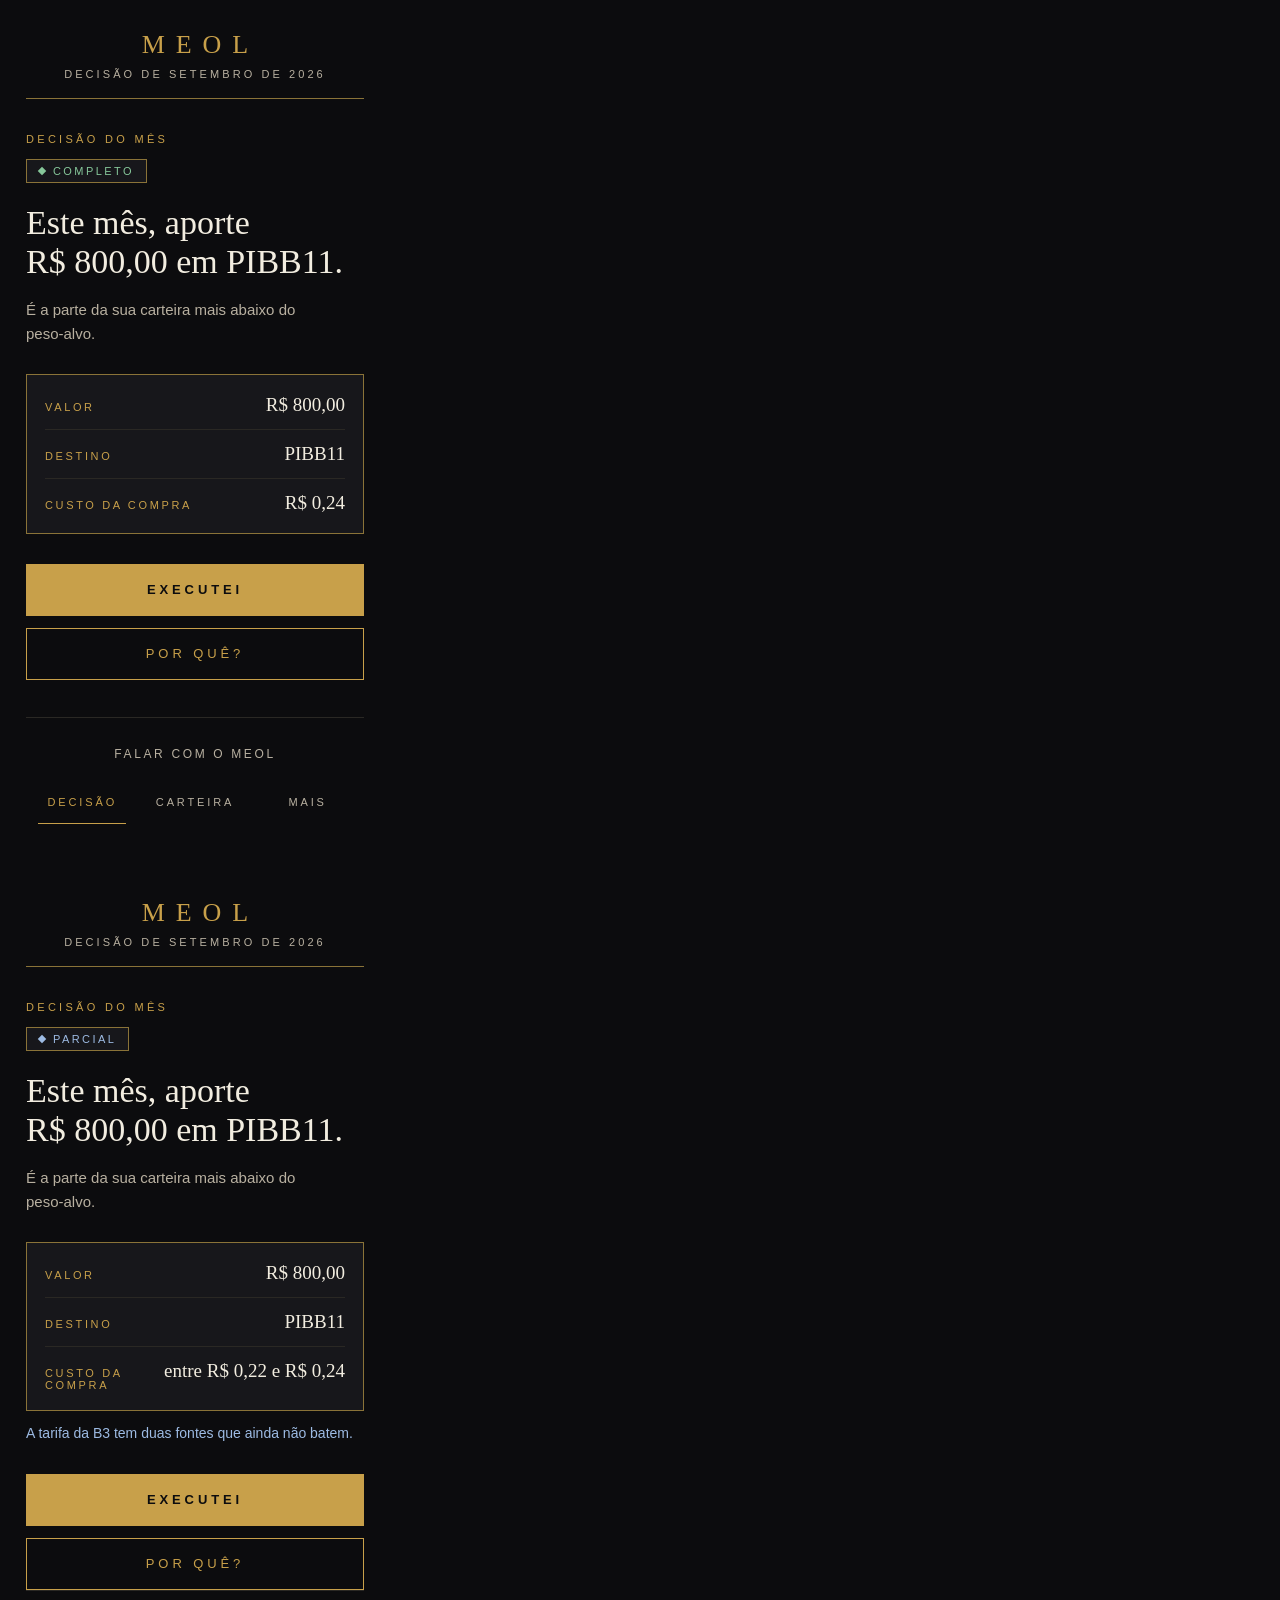
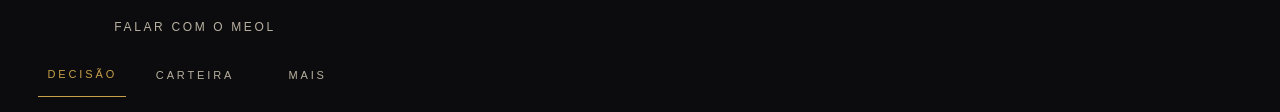
==== docs/marca/direcoes/D.html @ 0d4a7c4f "P-163: estimulos das direcoes E, C e D, com tokens e contraste no CI Resposta 16b dele (27/09): o te" ====
<!doctype html>
<!-- Estimulo do teste de marca, direcao D (Ostentacao, controle da H2). P-163.
     Controle COMPETENTE, no nivel de mercado: uma caricatura tornaria a H2 trivial.
     Cores: docs/marca/tokens/direcoes.yaml, bloco D. Textos e numeros:
     docs/marca/direcoes/conteudo.yaml (gerado pelo motor, cenario sintetico). -->
<html lang="pt-BR" data-direcao="D">
<head>
<meta charset="utf-8">
<meta name="viewport" content="width=390, initial-scale=1">
<title>MEOL</title>
<style>
  :root {
    --fundo: #0C0C0E; --superficie: #17171B; --texto: #F2EDE0; --texto-2: #B8B0A0;
    --ouro: #C8A04A; --sobre-ouro: #0C0C0E; --borda: #8A7338; --divisoria: #2A2824;
    --ok: #86C79A; --parcial: #9DBBE3; --recusa: #E79A93;
    --f-titulo: Didot, 'Bodoni 72', 'Bodoni MT', 'Big Caslon', Georgia, serif;
    --f-corpo: -apple-system, 'Segoe UI', Roboto, 'Helvetica Neue', Arial, sans-serif;
  }
  * { box-sizing: border-box; margin: 0; padding: 0; }
  body { background: var(--fundo); color: var(--texto); font-family: var(--f-corpo); }
  .tela { width: 390px; height: 844px; overflow: hidden; display: flex; flex-direction: column;
          background: var(--fundo); padding: 30px 26px 0; }
  .tela + .tela { margin-top: 24px; }
  .topo { text-align: center; padding-bottom: 18px; border-bottom: 1px solid var(--borda); }
  .marca { display: block; font-family: var(--f-titulo); font-size: 26px; letter-spacing: 0.42em;
           color: var(--ouro); padding-left: 0.42em; }
  .data { display: block; margin-top: 8px; font-size: 11px; letter-spacing: 0.28em;
          text-transform: uppercase; color: var(--texto-2); }
  .conteudo { flex: 1; padding-top: 34px; }
  .rotulo-secao { font-size: 11px; letter-spacing: 0.3em; text-transform: uppercase; color: var(--ouro); }
  .selo { display: inline-flex; align-items: center; gap: 8px; margin-top: 14px; padding: 5px 12px;
          font-size: 11px; letter-spacing: 0.22em; text-transform: uppercase;
          border: 1px solid var(--borda); background: var(--superficie); }
  .selo-marca { width: 6px; height: 6px; transform: rotate(45deg); background: currentColor; }
  .selo[data-status="completo"] { color: var(--ok); }
  .selo[data-status="parcial"] { color: var(--parcial); }
  .decisao { margin-top: 20px; font-family: var(--f-titulo); font-size: 34px; line-height: 1.16;
             font-weight: 400; color: var(--texto); }
  .porque { margin-top: 16px; font-size: 15px; line-height: 1.6; color: var(--texto-2); }
  .detalhe { margin-top: 28px; background: var(--superficie); border: 1px solid var(--borda);
             padding: 6px 18px; }
  .linha { display: flex; justify-content: space-between; align-items: baseline; padding: 13px 0; }
  .linha + .linha { border-top: 1px solid var(--divisoria); }
  dt { font-size: 11px; letter-spacing: 0.24em; text-transform: uppercase; color: var(--ouro); }
  dd { font-family: var(--f-titulo); font-size: 19px; color: var(--texto); text-align: right; }
  .nota { margin-top: 12px; font-size: 14px; line-height: 1.5; color: var(--parcial); }
  .acoes { margin-top: 30px; display: flex; flex-direction: column; gap: 12px; }
  button { font: inherit; background: none; border: none; color: inherit; cursor: pointer; }
  button:focus-visible { outline: 2px solid var(--ouro); outline-offset: 3px; }
  .primario { min-height: 52px; background: var(--ouro); color: var(--sobre-ouro); font-size: 13px;
              font-weight: 700; letter-spacing: 0.3em; text-transform: uppercase; }
  .secundario { min-height: 52px; border: 1px solid var(--ouro); color: var(--ouro); font-size: 13px;
                letter-spacing: 0.3em; text-transform: uppercase; background: var(--fundo); }
  .rodape { padding: 14px 0 20px; border-top: 1px solid var(--divisoria); }
  .contato { width: 100%; min-height: 44px; font-size: 12px; letter-spacing: 0.22em;
             text-transform: uppercase; color: var(--texto-2); }
  .abas { display: flex; justify-content: space-around; margin-top: 4px; }
  .aba { min-height: 44px; min-width: 88px; font-size: 11px; letter-spacing: 0.26em;
         text-transform: uppercase; color: var(--texto-2); }
  .aba[aria-current="page"] { color: var(--ouro); border-bottom: 1px solid var(--ouro); }
  .sem-quebra, dd.numero { white-space: nowrap; }
  dt { flex: 1; padding-right: 12px; }
  /* Revisao: arquivo.html#tela-parcial mostra so o estado PARCIAL (sem script). */
  body:has(#tela-parcial:target) #tela-normal { display: none; }
  body:has(#tela-parcial:target) .tela + .tela { margin-top: 0; }
</style>
</head>
<body>
<section class="tela" id="tela-normal" data-estado="normal" aria-label="Decisão do mês, estado normal">
  <header class="topo">
    <span class="marca">MEOL</span>
    <span class="data">Decisão de setembro de 2026</span>
  </header>
  <main class="conteudo">
    <p class="rotulo-secao">Decisão do mês</p>
    <p class="selo" data-status="completo"><span class="selo-marca" aria-hidden="true"></span>Completo</p>
    <h1 class="decisao" data-camada="1">Este mês, aporte R$&nbsp;800,00 em PIBB11.</h1>
    <p class="porque" data-camada="2">É a parte da sua carteira mais abaixo do <span class="sem-quebra">peso-alvo</span>.</p>
    <dl class="detalhe">
      <div class="linha"><dt>Valor</dt><dd class="numero">R$&nbsp;800,00</dd></div>
      <div class="linha"><dt>Destino</dt><dd>PIBB11</dd></div>
      <div class="linha"><dt>Custo da compra</dt><dd class="numero">R$&nbsp;0,24</dd></div>
    </dl>
    <div class="acoes">
      <button type="button" class="primario">Executei</button>
      <button type="button" class="secundario">Por quê?</button>
    </div>
  </main>
  <footer class="rodape">
    <button type="button" class="contato">Falar com o MEOL</button>
    <nav class="abas" aria-label="Destinos">
      <button type="button" class="aba" aria-current="page">Decisão</button>
      <button type="button" class="aba">Carteira</button>
      <button type="button" class="aba">Mais</button>
    </nav>
  </footer>
</section>
<section class="tela" id="tela-parcial" data-estado="parcial" aria-label="Decisão do mês, estado parcial">
  <header class="topo">
    <span class="marca">MEOL</span>
    <span class="data">Decisão de setembro de 2026</span>
  </header>
  <main class="conteudo">
    <p class="rotulo-secao">Decisão do mês</p>
    <p class="selo" data-status="parcial"><span class="selo-marca" aria-hidden="true"></span>Parcial</p>
    <h1 class="decisao" data-camada="1">Este mês, aporte R$&nbsp;800,00 em PIBB11.</h1>
    <p class="porque" data-camada="2">É a parte da sua carteira mais abaixo do <span class="sem-quebra">peso-alvo</span>.</p>
    <dl class="detalhe">
      <div class="linha"><dt>Valor</dt><dd class="numero">R$&nbsp;800,00</dd></div>
      <div class="linha"><dt>Destino</dt><dd>PIBB11</dd></div>
      <div class="linha"><dt>Custo da compra</dt><dd class="numero">entre R$&nbsp;0,22 e R$&nbsp;0,24</dd></div>
    </dl>
    <p class="nota" data-status="parcial">A tarifa da B3 tem duas fontes que ainda não batem.</p>
    <div class="acoes">
      <button type="button" class="primario">Executei</button>
      <button type="button" class="secundario">Por quê?</button>
    </div>
  </main>
  <footer class="rodape">
    <button type="button" class="contato">Falar com o MEOL</button>
    <nav class="abas" aria-label="Destinos">
      <button type="button" class="aba" aria-current="page">Decisão</button>
      <button type="button" class="aba">Carteira</button>
      <button type="button" class="aba">Mais</button>
    </nav>
  </footer>
</section>
</body>
</html>
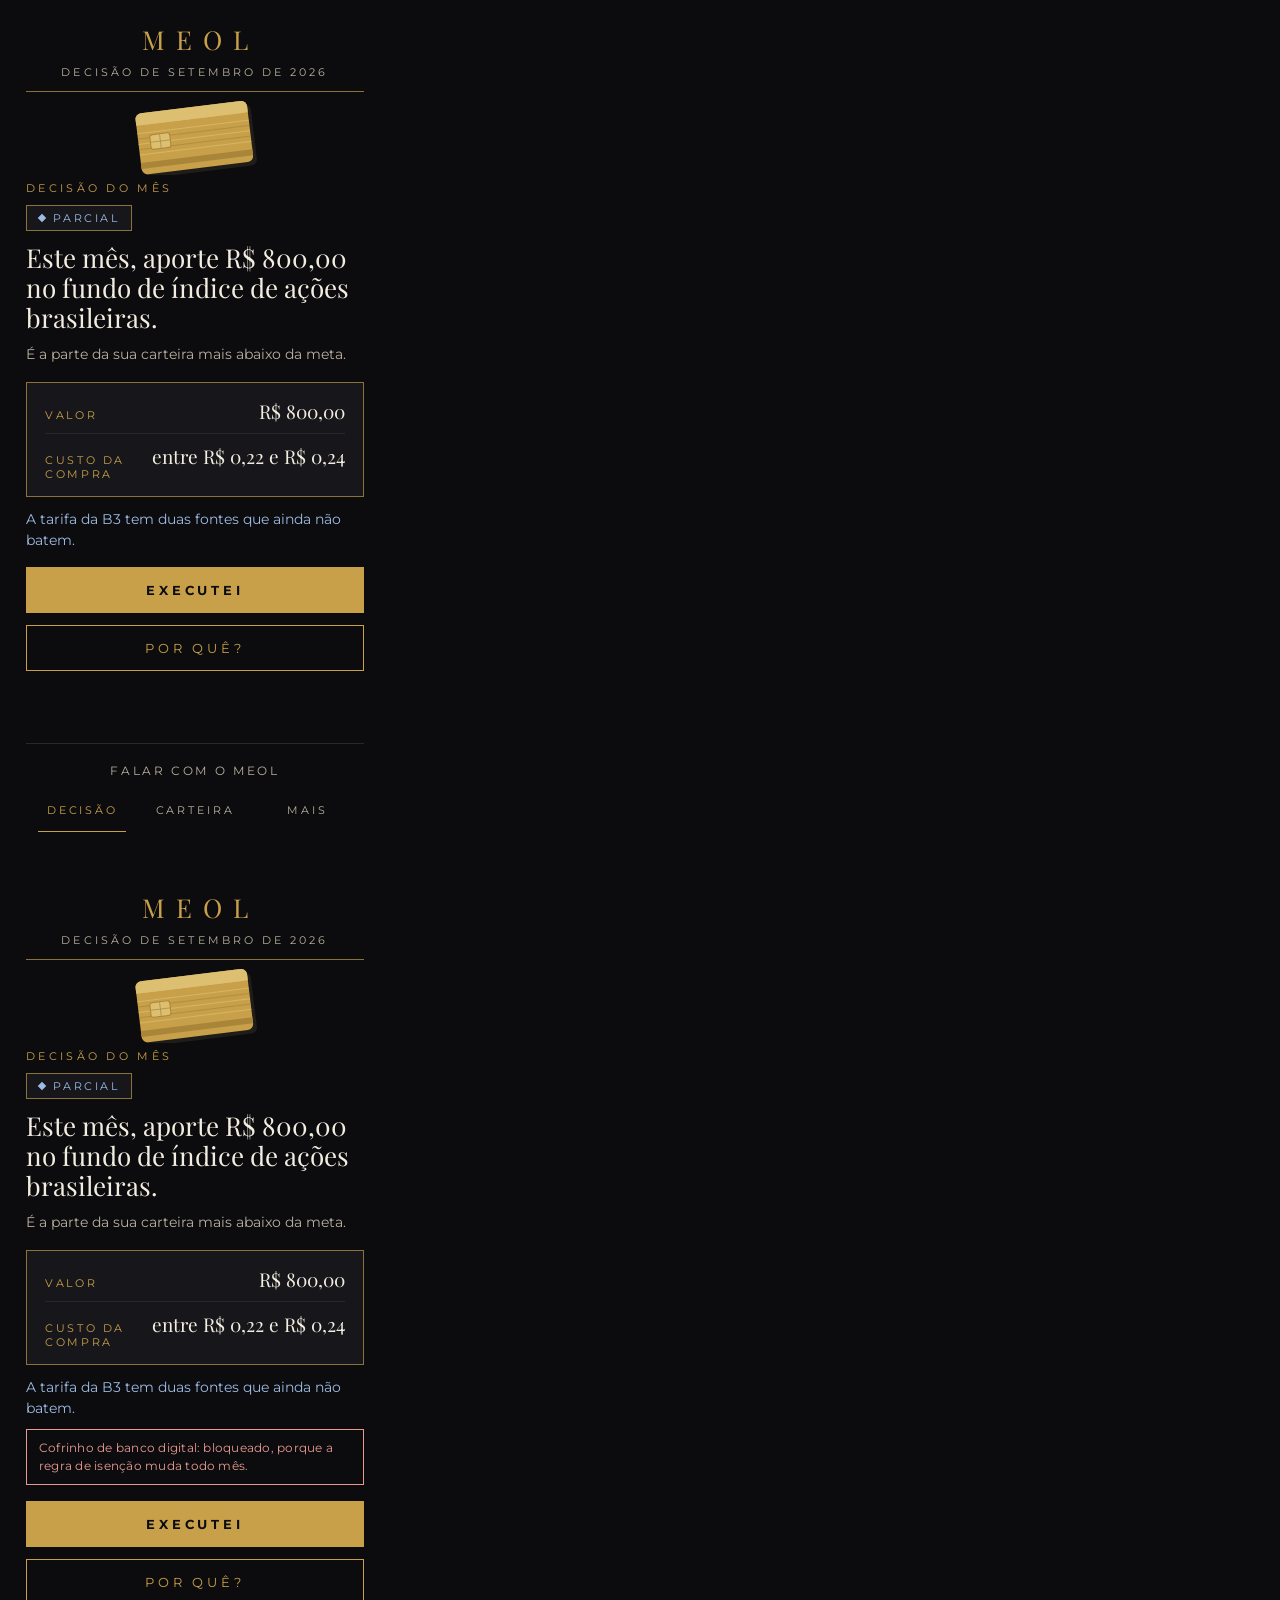
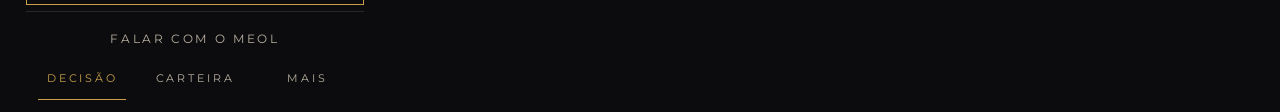
==== commit 2625cc7b: "S4: estimulos da P-163 com as respostas de 27/09 (g-B a p-A) Respostas dele de 27/09 gravadas na fil" ====
--- a/docs/marca/direcoes/D.html
+++ b/docs/marca/direcoes/D.html
@@ -1,113 +1,112 @@
 <!doctype html>
-<!-- Estimulo do teste de marca, direcao D (Ostentacao, controle da H2). P-163.
-     Controle COMPETENTE, no nivel de mercado: uma caricatura tornaria a H2 trivial.
-     Cores: docs/marca/tokens/direcoes.yaml, bloco D. Textos e numeros:
-     docs/marca/direcoes/conteudo.yaml (gerado pelo motor, cenario sintetico). -->
+<!-- Estimulo do teste de marca, direcao D (Ostentacao, controle da H2). P-163, S4.
+     Cores: docs/marca/tokens/direcoes.yaml, bloco D. Fontes OFL: docs/marca/tipografia/.
+     Textos e numeros: docs/marca/direcoes/conteudo.yaml (gerado pelo motor, cenario sintetico).
+     Versoes: base e com rota bloqueada (j-A); diferem so no elemento data-diferenca. -->
 <html lang="pt-BR" data-direcao="D">
 <head>
 <meta charset="utf-8">
 <meta name="viewport" content="width=390, initial-scale=1">
 <title>MEOL</title>
 <style>
+  @font-face { font-family: 'Playfair Display'; src: url('../tipografia/playfair-display/playfair-display-latin-400-normal.woff2') format('woff2'); font-weight: 400; font-style: normal; font-display: block; }
+  @font-face { font-family: 'Montserrat'; src: url('../tipografia/montserrat/montserrat-latin-400-normal.woff2') format('woff2'); font-weight: 400; font-style: normal; font-display: block; }
+  @font-face { font-family: 'Montserrat'; src: url('../tipografia/montserrat/montserrat-latin-700-normal.woff2') format('woff2'); font-weight: 700; font-style: normal; font-display: block; }
   :root {
     --fundo: #0C0C0E; --superficie: #17171B; --texto: #F2EDE0; --texto-2: #B8B0A0;
     --ouro: #C8A04A; --sobre-ouro: #0C0C0E; --borda: #8A7338; --divisoria: #2A2824;
     --ok: #86C79A; --parcial: #9DBBE3; --recusa: #E79A93;
-    --f-titulo: Didot, 'Bodoni 72', 'Bodoni MT', 'Big Caslon', Georgia, serif;
-    --f-corpo: -apple-system, 'Segoe UI', Roboto, 'Helvetica Neue', Arial, sans-serif;
+    --f-titulo: 'Playfair Display', serif;
+    --f-corpo: 'Montserrat', sans-serif;
   }
   * { box-sizing: border-box; margin: 0; padding: 0; }
   body { background: var(--fundo); color: var(--texto); font-family: var(--f-corpo); }
   .tela { width: 390px; height: 844px; overflow: hidden; display: flex; flex-direction: column;
-          background: var(--fundo); padding: 30px 26px 0; }
+          background: var(--fundo); padding: 22px 26px 0; }
   .tela + .tela { margin-top: 24px; }
-  .topo { text-align: center; padding-bottom: 18px; border-bottom: 1px solid var(--borda); }
+  .topo { text-align: center; padding-bottom: 12px; border-bottom: 1px solid var(--borda); }
   .marca { display: block; font-family: var(--f-titulo); font-size: 26px; letter-spacing: 0.42em;
            color: var(--ouro); padding-left: 0.42em; }
   .data { display: block; margin-top: 8px; font-size: 11px; letter-spacing: 0.28em;
           text-transform: uppercase; color: var(--texto-2); }
-  .conteudo { flex: 1; padding-top: 34px; }
+  .ilustracao { display: flex; justify-content: center; padding-top: 8px; }
+  .ilustracao svg { display: block; }
+  .conteudo { flex: 1; padding-top: 6px; }
   .rotulo-secao { font-size: 11px; letter-spacing: 0.3em; text-transform: uppercase; color: var(--ouro); }
-  .selo { display: inline-flex; align-items: center; gap: 8px; margin-top: 14px; padding: 5px 12px;
+  .selo { display: inline-flex; align-items: center; gap: 8px; margin-top: 10px; padding: 5px 12px;
           font-size: 11px; letter-spacing: 0.22em; text-transform: uppercase;
           border: 1px solid var(--borda); background: var(--superficie); }
   .selo-marca { width: 6px; height: 6px; transform: rotate(45deg); background: currentColor; }
   .selo[data-status="completo"] { color: var(--ok); }
   .selo[data-status="parcial"] { color: var(--parcial); }
-  .decisao { margin-top: 20px; font-family: var(--f-titulo); font-size: 34px; line-height: 1.16;
+  .decisao { margin-top: 12px; font-family: var(--f-titulo); font-size: 26px; line-height: 1.16;
              font-weight: 400; color: var(--texto); }
-  .porque { margin-top: 16px; font-size: 15px; line-height: 1.6; color: var(--texto-2); }
-  .detalhe { margin-top: 28px; background: var(--superficie); border: 1px solid var(--borda);
+  .porque { margin-top: 10px; font-size: 14px; line-height: 1.6; color: var(--texto-2); }
+  .detalhe { margin-top: 16px; background: var(--superficie); border: 1px solid var(--borda);
              padding: 6px 18px; }
-  .linha { display: flex; justify-content: space-between; align-items: baseline; padding: 13px 0; }
+  .linha { display: flex; justify-content: space-between; align-items: baseline; padding: 9px 0; }
   .linha + .linha { border-top: 1px solid var(--divisoria); }
   dt { font-size: 11px; letter-spacing: 0.24em; text-transform: uppercase; color: var(--ouro); }
   dd { font-family: var(--f-titulo); font-size: 19px; color: var(--texto); text-align: right; }
+  .bloqueada { margin-top: 10px; padding: 9px 12px; font-size: 12px; line-height: 1.5;
+               letter-spacing: 0.02em; color: var(--recusa); border: 1px solid var(--recusa); }
+  .texto-dd { max-width: 58%; font-size: 16px; line-height: 1.3; }
   .nota { margin-top: 12px; font-size: 14px; line-height: 1.5; color: var(--parcial); }
-  .acoes { margin-top: 30px; display: flex; flex-direction: column; gap: 12px; }
+  .acoes { margin-top: 16px; display: flex; flex-direction: column; gap: 12px; }
   button { font: inherit; background: none; border: none; color: inherit; cursor: pointer; }
   button:focus-visible { outline: 2px solid var(--ouro); outline-offset: 3px; }
-  .primario { min-height: 52px; background: var(--ouro); color: var(--sobre-ouro); font-size: 13px;
+  .primario { min-height: 46px; background: var(--ouro); color: var(--sobre-ouro); font-size: 13px;
               font-weight: 700; letter-spacing: 0.3em; text-transform: uppercase; }
-  .secundario { min-height: 52px; border: 1px solid var(--ouro); color: var(--ouro); font-size: 13px;
+  .secundario { min-height: 46px; border: 1px solid var(--ouro); color: var(--ouro); font-size: 13px;
                 letter-spacing: 0.3em; text-transform: uppercase; background: var(--fundo); }
-  .rodape { padding: 14px 0 20px; border-top: 1px solid var(--divisoria); }
-  .contato { width: 100%; min-height: 44px; font-size: 12px; letter-spacing: 0.22em;
+  .rodape { padding: 8px 0 12px; border-top: 1px solid var(--divisoria); }
+  .contato { width: 100%; min-height: 36px; font-size: 12px; letter-spacing: 0.22em;
              text-transform: uppercase; color: var(--texto-2); }
-  .abas { display: flex; justify-content: space-around; margin-top: 4px; }
+  .abas { display: flex; justify-content: space-around; margin-top: 0; }
   .aba { min-height: 44px; min-width: 88px; font-size: 11px; letter-spacing: 0.26em;
          text-transform: uppercase; color: var(--texto-2); }
   .aba[aria-current="page"] { color: var(--ouro); border-bottom: 1px solid var(--ouro); }
   .sem-quebra, dd.numero { white-space: nowrap; }
   dt { flex: 1; padding-right: 12px; }
-  /* Revisao: arquivo.html#tela-parcial mostra so o estado PARCIAL (sem script). */
-  body:has(#tela-parcial:target) #tela-normal { display: none; }
-  body:has(#tela-parcial:target) .tela + .tela { margin-top: 0; }
+  /* Revisao: arquivo.html#tela-rota mostra so a versao com rota bloqueada (sem script). */
+  body:has(#tela-rota:target) #tela-base { display: none; }
+  body:has(#tela-rota:target) .tela + .tela { margin-top: 0; }
 </style>
 </head>
 <body>
-<section class="tela" id="tela-normal" data-estado="normal" aria-label="Decisão do mês, estado normal">
+<section class="tela" id="tela-base" data-versao="base" aria-label="Decisão do mês, versão base">
   <header class="topo">
     <span class="marca">MEOL</span>
     <span class="data">Decisão de setembro de 2026</span>
   </header>
-  <main class="conteudo">
-    <p class="rotulo-secao">Decisão do mês</p>
-    <p class="selo" data-status="completo"><span class="selo-marca" aria-hidden="true"></span>Completo</p>
-    <h1 class="decisao" data-camada="1">Este mês, aporte R$&nbsp;800,00 em PIBB11.</h1>
-    <p class="porque" data-camada="2">É a parte da sua carteira mais abaixo do <span class="sem-quebra">peso-alvo</span>.</p>
-    <dl class="detalhe">
-      <div class="linha"><dt>Valor</dt><dd class="numero">R$&nbsp;800,00</dd></div>
-      <div class="linha"><dt>Destino</dt><dd>PIBB11</dd></div>
-      <div class="linha"><dt>Custo da compra</dt><dd class="numero">R$&nbsp;0,24</dd></div>
-    </dl>
-    <div class="acoes">
-      <button type="button" class="primario">Executei</button>
-      <button type="button" class="secundario">Por quê?</button>
+    <div class="ilustracao" data-provisorio="P-168">
+      <!-- PROVISORIA (k-A, P-168): cartao metalico generico desenhado em codigo, sem marca,
+           sem texto e sem imitar cartao real. Cores: tokens, bloco D. -->
+      <svg width="226" height="75" viewBox="0 0 338 112" aria-hidden="true" focusable="false">
+        <g transform="rotate(-7 169 56)">
+          <rect x="89" y="16" width="168" height="92" rx="9" fill="#1F1D19"/>
+          <rect x="84" y="10" width="168" height="92" rx="9" fill="#C8A04A"/>
+          <rect x="84" y="10" width="168" height="18" rx="9" fill="#DDBF72"/>
+          <rect x="84" y="20" width="168" height="8" fill="#DDBF72"/>
+          <line x1="84" y1="40" x2="252" y2="40" stroke="#DDBF72" stroke-width="1"/>
+          <line x1="84" y1="48" x2="252" y2="48" stroke="#A9853A" stroke-width="1"/>
+          <line x1="84" y1="56" x2="252" y2="56" stroke="#DDBF72" stroke-width="1"/>
+          <line x1="84" y1="64" x2="252" y2="64" stroke="#A9853A" stroke-width="1"/>
+          <line x1="84" y1="72" x2="252" y2="72" stroke="#DDBF72" stroke-width="1"/>
+          <rect x="102" y="44" width="30" height="22" rx="4" fill="#DDBF72" stroke="#A9853A" stroke-width="1.5"/>
+          <line x1="117" y1="44" x2="117" y2="66" stroke="#A9853A" stroke-width="1"/>
+          <line x1="102" y1="55" x2="132" y2="55" stroke="#A9853A" stroke-width="1"/>
+          <rect x="84" y="84" width="168" height="9" fill="#A9853A"/>
+        </g>
+      </svg>
     </div>
-  </main>
-  <footer class="rodape">
-    <button type="button" class="contato">Falar com o MEOL</button>
-    <nav class="abas" aria-label="Destinos">
-      <button type="button" class="aba" aria-current="page">Decisão</button>
-      <button type="button" class="aba">Carteira</button>
-      <button type="button" class="aba">Mais</button>
-    </nav>
-  </footer>
-</section>
-<section class="tela" id="tela-parcial" data-estado="parcial" aria-label="Decisão do mês, estado parcial">
-  <header class="topo">
-    <span class="marca">MEOL</span>
-    <span class="data">Decisão de setembro de 2026</span>
-  </header>
   <main class="conteudo">
     <p class="rotulo-secao">Decisão do mês</p>
     <p class="selo" data-status="parcial"><span class="selo-marca" aria-hidden="true"></span>Parcial</p>
-    <h1 class="decisao" data-camada="1">Este mês, aporte R$&nbsp;800,00 em PIBB11.</h1>
-    <p class="porque" data-camada="2">É a parte da sua carteira mais abaixo do <span class="sem-quebra">peso-alvo</span>.</p>
+    <h1 class="decisao" data-camada="1">Este mês, aporte R$&nbsp;800,00 no fundo de índice de ações brasileiras.</h1>
+    <p class="porque" data-camada="2">É a parte da sua carteira mais abaixo da meta.</p>
     <dl class="detalhe">
       <div class="linha"><dt>Valor</dt><dd class="numero">R$&nbsp;800,00</dd></div>
-      <div class="linha"><dt>Destino</dt><dd>PIBB11</dd></div>
       <div class="linha"><dt>Custo da compra</dt><dd class="numero">entre R$&nbsp;0,22 e R$&nbsp;0,24</dd></div>
     </dl>
     <p class="nota" data-status="parcial">A tarifa da B3 tem duas fontes que ainda não batem.</p>
@@ -125,5 +124,56 @@
     </nav>
   </footer>
 </section>
+<section class="tela" id="tela-rota" data-versao="com_rota_bloqueada" aria-label="Decisão do mês, versão com rota bloqueada">
+  <header class="topo">
+    <span class="marca">MEOL</span>
+    <span class="data">Decisão de setembro de 2026</span>
+  </header>
+    <div class="ilustracao" data-provisorio="P-168">
+      <!-- PROVISORIA (k-A, P-168): cartao metalico generico desenhado em codigo, sem marca,
+           sem texto e sem imitar cartao real. Cores: tokens, bloco D. -->
+      <svg width="226" height="75" viewBox="0 0 338 112" aria-hidden="true" focusable="false">
+        <g transform="rotate(-7 169 56)">
+          <rect x="89" y="16" width="168" height="92" rx="9" fill="#1F1D19"/>
+          <rect x="84" y="10" width="168" height="92" rx="9" fill="#C8A04A"/>
+          <rect x="84" y="10" width="168" height="18" rx="9" fill="#DDBF72"/>
+          <rect x="84" y="20" width="168" height="8" fill="#DDBF72"/>
+          <line x1="84" y1="40" x2="252" y2="40" stroke="#DDBF72" stroke-width="1"/>
+          <line x1="84" y1="48" x2="252" y2="48" stroke="#A9853A" stroke-width="1"/>
+          <line x1="84" y1="56" x2="252" y2="56" stroke="#DDBF72" stroke-width="1"/>
+          <line x1="84" y1="64" x2="252" y2="64" stroke="#A9853A" stroke-width="1"/>
+          <line x1="84" y1="72" x2="252" y2="72" stroke="#DDBF72" stroke-width="1"/>
+          <rect x="102" y="44" width="30" height="22" rx="4" fill="#DDBF72" stroke="#A9853A" stroke-width="1.5"/>
+          <line x1="117" y1="44" x2="117" y2="66" stroke="#A9853A" stroke-width="1"/>
+          <line x1="102" y1="55" x2="132" y2="55" stroke="#A9853A" stroke-width="1"/>
+          <rect x="84" y="84" width="168" height="9" fill="#A9853A"/>
+        </g>
+      </svg>
+    </div>
+  <main class="conteudo">
+    <p class="rotulo-secao">Decisão do mês</p>
+    <p class="selo" data-status="parcial"><span class="selo-marca" aria-hidden="true"></span>Parcial</p>
+    <h1 class="decisao" data-camada="1">Este mês, aporte R$&nbsp;800,00 no fundo de índice de ações brasileiras.</h1>
+    <p class="porque" data-camada="2">É a parte da sua carteira mais abaixo da meta.</p>
+    <dl class="detalhe">
+      <div class="linha"><dt>Valor</dt><dd class="numero">R$&nbsp;800,00</dd></div>
+      <div class="linha"><dt>Custo da compra</dt><dd class="numero">entre R$&nbsp;0,22 e R$&nbsp;0,24</dd></div>
+    </dl>
+    <p class="nota" data-status="parcial">A tarifa da B3 tem duas fontes que ainda não batem.</p>
+    <p class="bloqueada" data-diferenca="rota-bloqueada">Cofrinho de banco digital: bloqueado, porque a regra de isenção muda todo mês.</p>
+    <div class="acoes">
+      <button type="button" class="primario">Executei</button>
+      <button type="button" class="secundario">Por quê?</button>
+    </div>
+  </main>
+  <footer class="rodape">
+    <button type="button" class="contato">Falar com o MEOL</button>
+    <nav class="abas" aria-label="Destinos">
+      <button type="button" class="aba" aria-current="page">Decisão</button>
+      <button type="button" class="aba">Carteira</button>
+      <button type="button" class="aba">Mais</button>
+    </nav>
+  </footer>
+</section>
 </body>
 </html>
